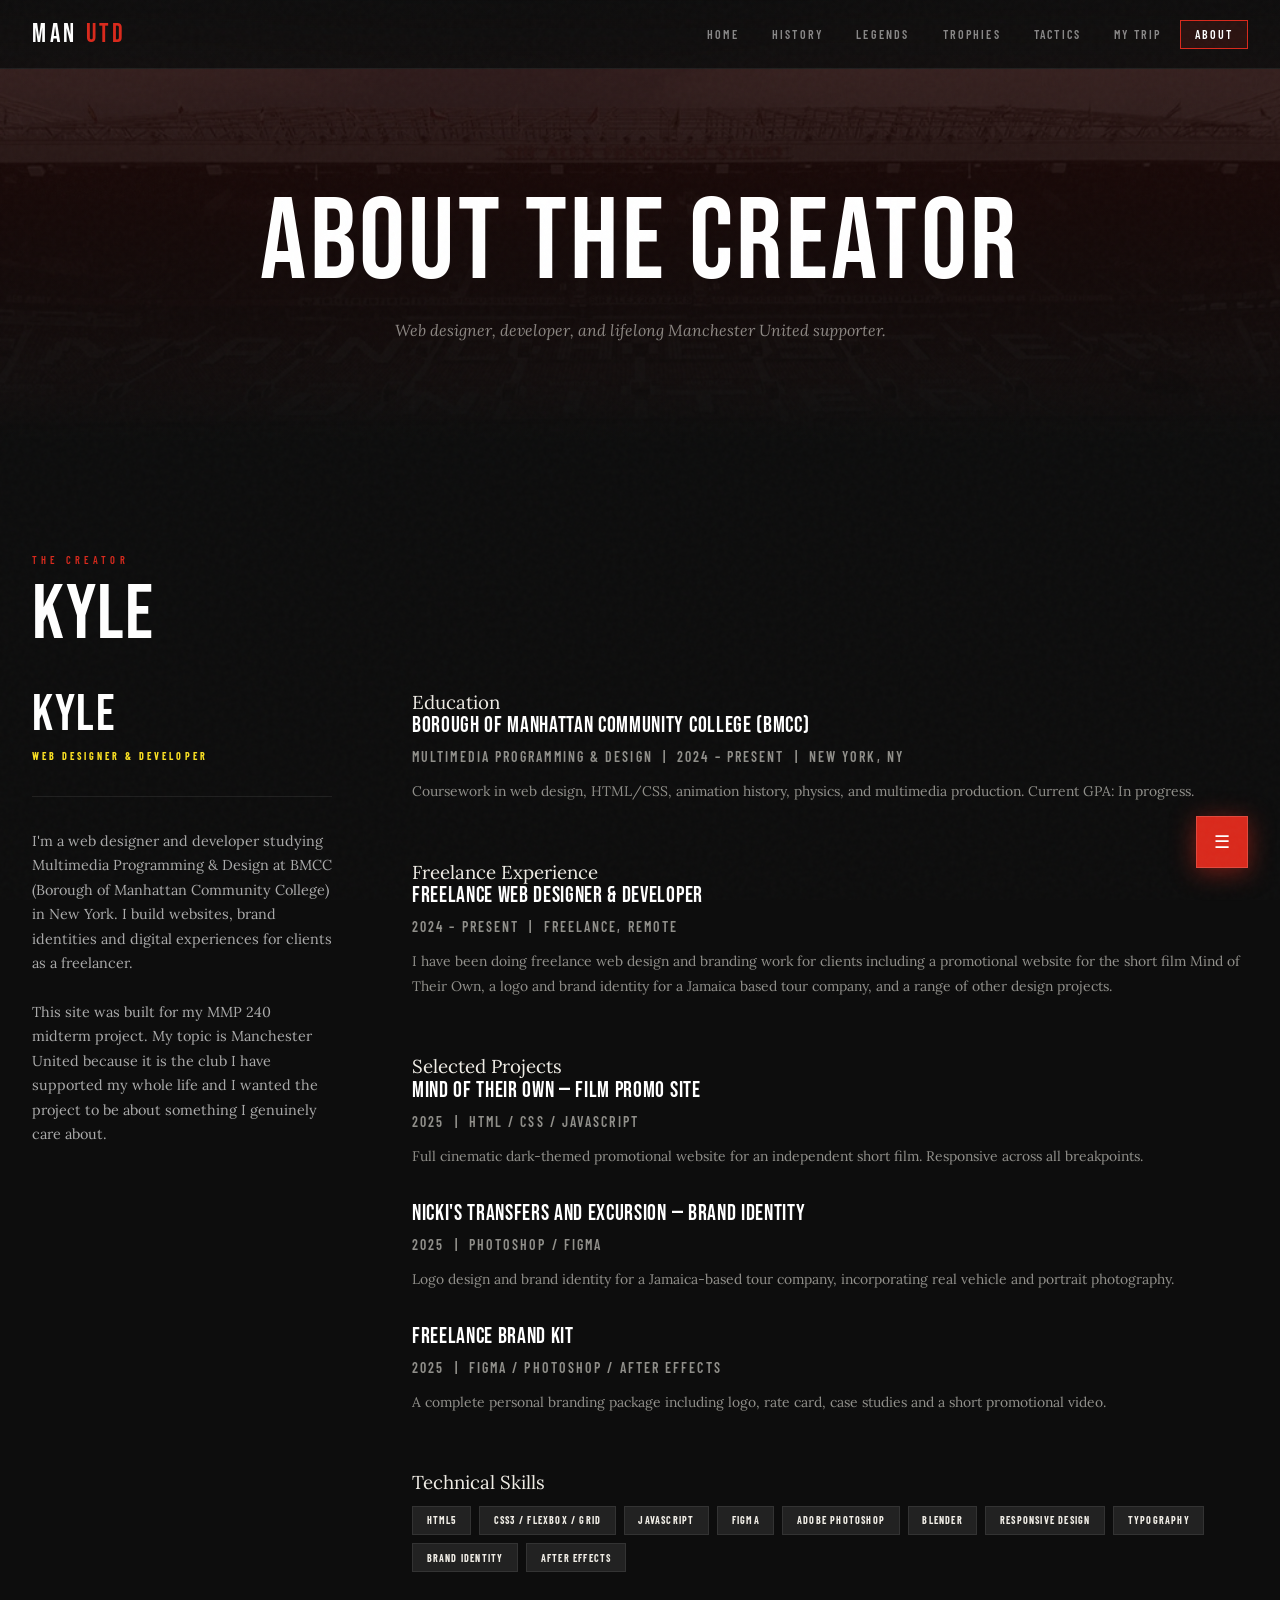
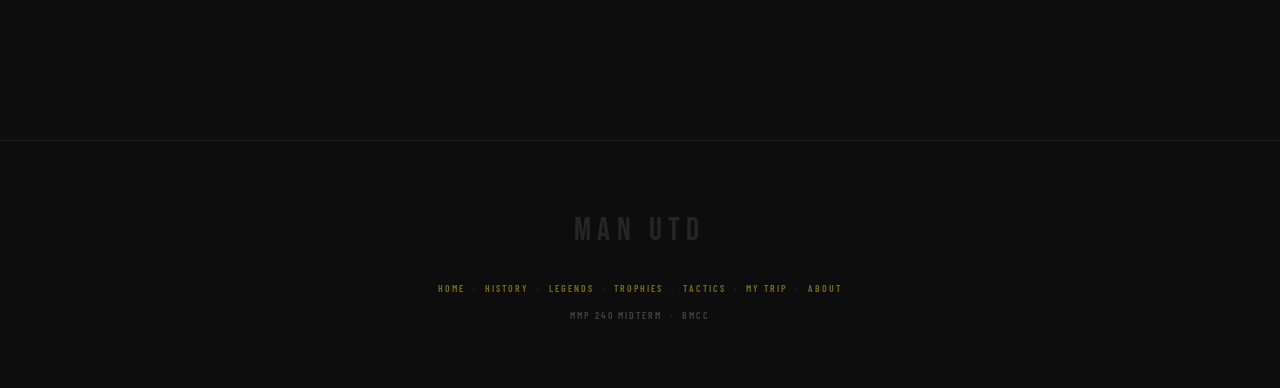
==== about.html @ ea883216 "Add files via upload" ====
<!DOCTYPE html>
<html lang="en">
<head>
  <meta charset="UTF-8" />
  <meta name="viewport" content="width=device-width, initial-scale=1.0" />
  <title>About — Manchester United</title>
  <link rel="preconnect" href="https://fonts.googleapis.com" />
  <link href="https://fonts.googleapis.com/css2?family=Bebas+Neue&family=Barlow+Condensed:ital,wght@0,300;0,600;0,700;1,300&family=Lora:ital@0;1&display=swap" rel="stylesheet" />
  <link rel="stylesheet" href="css/reset.css" />
  <link rel="stylesheet" href="css/styles3.css" />
</head>
<body>

  <header>
    <div class="nav-inner">
      <a href="manutd.html" class="nav-logo">MAN <span>UTD</span></a>
      <nav aria-label="Main navigation">
        <ul>
          <li><a href="manutd.html">Home</a></li>
          <li><a href="history.html">History</a></li>
          <li><a href="legends.html">Legends</a></li>
          <li><a href="trophies.html">Trophies</a></li>
          <li><a href="tactics.html">Tactics</a></li>
          <li><a href="trip.html">My Trip</a></li><li><a href="about.html">About</a></li>
        </ul>
      </nav>
      <button class="hamburger" aria-label="Toggle navigation" aria-expanded="false">
        <span></span><span></span><span></span>
      </button>
    </div>
  </header>

  <main>
    <div class="page-hero">
      <div class="page-hero-bg"></div>
      <div class="page-hero-overlay"></div>
      <div class="page-hero-content">
        <h1>About the Creator</h1>
        <p>Web designer, developer, and lifelong Manchester United supporter.</p>
      </div>
    </div>

    <section aria-labelledby="about-heading">
      <p class="section-eyebrow">The Creator</p>
      <h2 class="section-title" id="about-heading">Kyle</h2>

      <div class="resume-layout">

        <!-- Sidebar -->
        <aside aria-label="About me">
          <h2 class="resume-name">Kyle</h2>
          <p class="resume-title">Web Designer &amp; Developer</p>
          <p style="font-size: 0.9rem; color: #aaa; line-height: 1.7; margin-bottom: 1.5rem;">
            I'm a web designer and developer studying Multimedia Programming & Design at BMCC (Borough of Manhattan Community College)
            in New York. I build websites, brand identities and digital experiences for clients as a freelancer.
          </p>
          <p style="font-size: 0.9rem; color: #aaa; line-height: 1.7;">
            This site was built for my MMP 240 midterm project. My topic is Manchester United because it is the club I have supported my whole life and I wanted the project to be about something I genuinely care about.
          </p>
        </aside>

        <!-- Resume -->
        <div>

          <div class="resume-section">
            <h3>Education</h3>
            <div class="resume-entry">
              <h4>Borough of Manhattan Community College (BMCC)</h4>
              <p class="resume-meta">Multimedia Programming & Design &nbsp;|&nbsp; 2024 – Present &nbsp;|&nbsp; New York, NY</p>
              <p>Coursework in web design, HTML/CSS, animation history, physics, and multimedia production. Current GPA: In progress.</p>
            </div>
          </div>

          <div class="resume-section">
            <h3>Freelance Experience</h3>
            <div class="resume-entry">
              <h4>Freelance Web Designer & Developer</h4>
              <p class="resume-meta">2024 – Present &nbsp;|&nbsp; Freelance, Remote</p>
              <p>
                I have been doing freelance web design and branding work for clients including a promotional website for the short film Mind of Their Own, a logo and brand identity for a Jamaica based tour company, and a range of other design projects.
              </p>
            </div>
          </div>

          <div class="resume-section">
            <h3>Selected Projects</h3>
            <div class="resume-entry">
              <h4>Mind of Their Own — Film Promo Site</h4>
              <p class="resume-meta">2025 &nbsp;|&nbsp; HTML / CSS / JavaScript</p>
              <p>Full cinematic dark-themed promotional website for an independent short film. Responsive across all breakpoints.</p>
            </div>
            <div class="resume-entry">
              <h4>Nicki's Transfers and Excursion — Brand Identity</h4>
              <p class="resume-meta">2025 &nbsp;|&nbsp; Photoshop / Figma</p>
              <p>Logo design and brand identity for a Jamaica-based tour company, incorporating real vehicle and portrait photography.</p>
            </div>
            <div class="resume-entry">
              <h4>Freelance Brand Kit</h4>
              <p class="resume-meta">2025 &nbsp;|&nbsp; Figma / Photoshop / After Effects</p>
              <p>A complete personal branding package including logo, rate card, case studies and a short promotional video.</p>
            </div>
          </div>

          <div class="resume-section">
            <h3>Technical Skills</h3>
            <div class="skills-list">
              <span class="skill-tag">HTML5</span>
              <span class="skill-tag">CSS3 / Flexbox / Grid</span>
              <span class="skill-tag">JavaScript</span>
              <span class="skill-tag">Figma</span>
              <span class="skill-tag">Adobe Photoshop</span>
              <span class="skill-tag">Blender</span>
              <span class="skill-tag">Responsive Design</span>
              <span class="skill-tag">Typography</span>
              <span class="skill-tag">Brand Identity</span>
              <span class="skill-tag">After Effects</span>
            </div>
          </div>

        </div>
      </div>
    </section>
  </main>

  <footer>
    <div class="footer-logo">MAN UTD</div>
    <p>
      <a href="manutd.html">Home</a> &nbsp;&middot;&nbsp;
      <a href="history.html">History</a> &nbsp;&middot;&nbsp;
      <a href="legends.html">Legends</a> &nbsp;&middot;&nbsp;
      <a href="trophies.html">Trophies</a> &nbsp;&middot;&nbsp;
      <a href="tactics.html">Tactics</a> &nbsp;&middot;&nbsp;
      <a href="trip.html">My Trip</a> &nbsp;&middot;&nbsp;
      <a href="about.html">About</a>
    </p>
    <p style="margin-top:0.75rem;">MMP 240 Midterm &nbsp;&middot;&nbsp; BMCC</p>
  </footer>


</html>
  <!-- ASSIGNMENTS WIDGET -->
  <div class="assignments-widget" role="navigation" aria-label="Assignments">
    <div class="assignments-panel" id="assignments-panel">
      <h3>Assignments List</h3>
      <ol>
        <li><a href="../index.html">Introduction</a></li>
        <li><a href="../recipe.html">Recipes</a></li>
        <li><a href="../resume.html">Resume</a></li>
        <li><a href="../layout.html">Layout</a></li>
      </ol>
    </div>
    <button class="assignments-toggle" aria-label="Toggle assignments" aria-expanded="false">☰</button>
  </div>

  <script src="js/nav.js"></script>
</body>
</html>
---- css/styles3.css ----
/* ==============================================
   MANCHESTER UNITED — MMP 240 MIDTERM
   styles.css · Kyonic Designs
   ============================================== */

@import url('https://fonts.googleapis.com/css2?family=Bebas+Neue&family=Barlow+Condensed:ital,wght@0,300;0,600;0,700;1,300&family=Lora:ital@0;1&display=swap');

/* ==============================================
   CUSTOM PROPERTIES
   ============================================== */
:root {
  --red:        #DA291C;
  --red-dark:   #8B0000;
  --red-deep:   #3a0a07;
  --black:      #0d0d0d;
  --charcoal:   #1a1a1a;
  --panel:      #222222;
  --gold:       #FBE122;
  --gold-muted: #c9b434;
  --white:      #FFFFFF;
  --cream:      #F0EDE6;
  --line:       rgba(255,255,255,0.08);
  --f-display:  'Bebas Neue', sans-serif;
  --f-sub:      'Barlow Condensed', sans-serif;
  --f-body:     'Lora', serif;
}

/* ==============================================
   BASE RESET
   ============================================== */
*, *::before, *::after { box-sizing: border-box; margin: 0; padding: 0; }
html { font-size: 16px; scroll-behavior: smooth; scrollbar-color: var(--red) var(--black); scrollbar-width: thin; }
body { font-family: var(--f-body); background-color: var(--black); color: var(--cream); overflow-x: hidden; }
img { max-width: 100%; display: block; }
ul, ol { list-style: none; }
a { text-decoration: none; color: inherit; }
button { cursor: pointer; border: none; background: none; font: inherit; }

/* Grain overlay */
body::before {
  content: '';
  position: fixed; inset: 0; z-index: 9999; pointer-events: none;
  background-image: url("data:image/svg+xml,%3Csvg viewBox='0 0 200 200' xmlns='http://www.w3.org/2000/svg'%3E%3Cfilter id='n'%3E%3CfeTurbulence type='fractalNoise' baseFrequency='0.85' numOctaves='4' stitchTiles='stitch'/%3E%3C/filter%3E%3Crect width='100%25' height='100%25' filter='url(%23n)'/%3E%3C/svg%3E");
  opacity: 0.025;
}

/* ==============================================
   NAVIGATION
   ============================================== */
header {
  position: fixed; top: 0; left: 0; right: 0; z-index: 1000;
  background: linear-gradient(180deg, rgba(13,13,13,0.97) 0%, rgba(13,13,13,0.88) 100%);
  backdrop-filter: blur(14px);
  border-bottom: 1px solid var(--line);
}
.nav-inner {
  max-width: 1300px; margin: 0 auto; padding: 0 2rem;
  height: 68px; display: flex; align-items: center; justify-content: space-between;
}
.nav-logo {
  font-family: var(--f-display); font-size: 1.65rem; letter-spacing: 0.14em; color: var(--white);
}
.nav-logo span { color: var(--red); }
nav ul { display: flex; gap: 0.25rem; align-items: center; }
nav ul li a {
  font-family: var(--f-sub); font-size: 0.75rem; font-weight: 600; letter-spacing: 0.18em;
  text-transform: uppercase; color: rgba(255,255,255,0.5); padding: 0.4rem 0.85rem;
  border: 1px solid transparent; transition: color 0.25s, border-color 0.25s, background 0.25s;
}
nav ul li a:hover { color: var(--gold); border-color: rgba(251,225,34,0.25); background: rgba(251,225,34,0.04); }
nav ul li a.active { color: var(--white); border-color: var(--red); background: rgba(218,41,28,0.12); }
.hamburger { display: none; flex-direction: column; gap: 5px; padding: 0.5rem; }
.hamburger span { display: block; width: 24px; height: 1.5px; background: var(--white); transition: all 0.3s; }

/* ==============================================
   HERO — STADIUM BACKGROUND
   ============================================== */
.hero {
  position: relative; min-height: 100vh;
  display: flex; align-items: center; justify-content: center;
  text-align: center; overflow: hidden; padding: 6rem 2rem 5rem;
}
.hero-bg {
  position: absolute; inset: 0;
  background-image: url('../images/stadium.jpg');
  background-size: cover; background-position: center 30%;
  animation: heroZoom 20s ease-out forwards;
}
@keyframes heroZoom { from { transform: scale(1.05); } to { transform: scale(1.0); } }
.hero-overlay {
  position: absolute; inset: 0;
  background: linear-gradient(180deg, rgba(13,13,13,0.25) 0%, rgba(58,10,7,0.6) 45%, rgba(13,13,13,0.95) 100%);
}
.hero-content {
  position: relative; z-index: 2; max-width: 900px;
  animation: fadeUp 1.2s cubic-bezier(0.16,1,0.3,1) both;
}
@keyframes fadeUp { from { opacity: 0; transform: translateY(36px); } to { opacity: 1; transform: translateY(0); } }
.hero-eyebrow {
  font-family: var(--f-sub); font-size: 0.7rem; font-weight: 600;
  letter-spacing: 0.45em; text-transform: uppercase; color: var(--gold);
  margin-bottom: 1.5rem; animation: fadeUp 1.2s 0.2s cubic-bezier(0.16,1,0.3,1) both;
}
.hero h1 {
  font-family: var(--f-display); font-size: clamp(4.5rem, 13vw, 10.5rem);
  line-height: 0.87; color: var(--white); letter-spacing: 0.02em; margin-bottom: 1.75rem;
  animation: fadeUp 1.2s 0.3s cubic-bezier(0.16,1,0.3,1) both;
}
.hero h1 .red-line { display: block; color: var(--red); }
.hero h1 .ghost-line {
  display: block; color: transparent; font-size: 83%;
  -webkit-text-stroke: 1.5px rgba(255,255,255,0.3);
}
.hero-sub {
  font-family: var(--f-body); font-style: italic; font-size: 1.05rem;
  color: rgba(255,255,255,0.65); max-width: 500px; margin: 0 auto 2.5rem; line-height: 1.75;
  animation: fadeUp 1.2s 0.45s cubic-bezier(0.16,1,0.3,1) both;
}
.btn-primary {
  display: inline-flex; align-items: center; gap: 0.75rem;
  font-family: var(--f-sub); font-size: 0.78rem; font-weight: 700; letter-spacing: 0.25em;
  text-transform: uppercase; color: var(--white); background: var(--red);
  padding: 1rem 2.5rem; border: 1px solid var(--red);
  position: relative; overflow: hidden; transition: color 0.3s;
  animation: fadeUp 1.2s 0.6s cubic-bezier(0.16,1,0.3,1) both;
}
.btn-primary::before {
  content: ''; position: absolute; inset: 0; background: var(--gold);
  transform: scaleX(0); transform-origin: left; transition: transform 0.4s cubic-bezier(0.16,1,0.3,1);
}
.btn-primary:hover::before { transform: scaleX(1); }
.btn-primary:hover { color: var(--black); }
.btn-label, .btn-arrow { position: relative; z-index: 1; }
.btn-arrow { font-size: 1rem; transition: transform 0.3s; }
.btn-primary:hover .btn-arrow { transform: translateX(5px); }

/* Scroll cue */
.scroll-hint {
  position: absolute; bottom: 2.5rem; left: 50%; transform: translateX(-50%); z-index: 2;
  display: flex; flex-direction: column; align-items: center; gap: 0.5rem;
  animation: pulse 2.5s ease-in-out infinite;
}
@keyframes pulse { 0%,100%{transform:translateX(-50%) translateY(0)} 50%{transform:translateX(-50%) translateY(7px)} }
.scroll-hint span { font-family: var(--f-sub); font-size: 0.6rem; letter-spacing: 0.3em; color: rgba(255,255,255,0.25); text-transform: uppercase; }
.scroll-hint-line { width: 1px; height: 38px; background: linear-gradient(180deg, var(--red), transparent); }

/* ==============================================
   STAT BAR
   ============================================== */
.stat-bar {
  background: var(--red); padding: 1.25rem 2rem;
  display: flex; justify-content: center;
}
.stat-item {
  flex: 1; max-width: 200px; text-align: center;
  border-right: 1px solid rgba(255,255,255,0.2); padding: 0 2rem;
}
.stat-item:last-child { border-right: none; }
.stat-number { font-family: var(--f-display); font-size: 2.4rem; color: var(--white); line-height: 1; }
.stat-label { font-family: var(--f-sub); font-size: 0.62rem; font-weight: 600; letter-spacing: 0.2em; text-transform: uppercase; color: rgba(255,255,255,0.6); margin-top: 0.2rem; }

/* ==============================================
   LAYOUT HELPERS
   ============================================== */
section { padding: 7rem 2rem; max-width: 1300px; margin: 0 auto; }
.full-bleed { max-width: 100%; }
.section-eyebrow { font-family: var(--f-sub); font-size: 0.65rem; font-weight: 600; letter-spacing: 0.4em; text-transform: uppercase; color: var(--red); margin-bottom: 0.75rem; }
.section-title { font-family: var(--f-display); font-size: clamp(2.8rem, 6vw, 5rem); line-height: 0.92; color: var(--white); margin-bottom: 2.5rem; letter-spacing: 0.02em; }
.section-title em { font-style: normal; color: var(--gold); }
.section-title .outline { -webkit-text-stroke: 1.5px rgba(255,255,255,0.28); color: transparent; }

/* ==============================================
   INTRO SPLIT
   ============================================== */
.intro-split { display: grid; grid-template-columns: 1fr 1.15fr; gap: 6rem; align-items: center; }
.intro-body p { font-size: 0.97rem; line-height: 1.9; color: rgba(240,237,230,0.68); margin-bottom: 1.2rem; }
.intro-body p:first-of-type { font-size: 1.12rem; color: var(--cream); font-style: italic; }
.intro-image-wrap { position: relative; }
.intro-image-wrap img { width: 100%; object-fit: cover; aspect-ratio: 4/3; filter: saturate(0.85) contrast(1.08); }
.intro-image-wrap::before { content: ''; position: absolute; inset: -10px; border: 1px solid var(--red); z-index: -1; opacity: 0.4; }
.intro-image-wrap::after { content: ''; position: absolute; bottom: 0; left: 0; right: 0; height: 45%; background: linear-gradient(0deg, var(--black), transparent); }
.image-caption { font-family: var(--f-sub); font-size: 0.62rem; font-weight: 300; letter-spacing: 0.2em; text-transform: uppercase; color: rgba(255,255,255,0.25); margin-top: 0.75rem; }

/* ==============================================
   BADGE SECTION
   ============================================== */
.badge-section {
  background: var(--charcoal); border-top: 1px solid var(--line); border-bottom: 1px solid var(--line);
  padding: 7rem 2rem; text-align: center; max-width: 100%; position: relative; overflow: hidden;
}
.badge-section::before {
  content: ''; position: absolute; inset: 0;
  background: radial-gradient(ellipse 60% 80% at 50% 50%, rgba(218,41,28,0.13), transparent 70%);
  pointer-events: none;
}
.badge-img-wrap { position: relative; display: inline-block; margin-bottom: 2.5rem; }
.badge-img-wrap img {
  width: clamp(180px, 22vw, 270px); height: clamp(180px, 22vw, 270px);
  object-fit: cover; border-radius: 50%;
  box-shadow: 0 0 0 2px var(--red), 0 0 60px rgba(218,41,28,0.5), 0 0 120px rgba(218,41,28,0.2);
  animation: badgeGlow 4s ease-in-out infinite;
}
@keyframes badgeGlow {
  0%,100% { box-shadow: 0 0 0 2px var(--red), 0 0 55px rgba(218,41,28,0.45), 0 0 110px rgba(218,41,28,0.18); }
  50%      { box-shadow: 0 0 0 2px var(--red), 0 0 80px rgba(218,41,28,0.65), 0 0 160px rgba(218,41,28,0.32); }
}
.badge-section h2 { font-family: var(--f-display); font-size: clamp(2rem, 5vw, 4rem); color: var(--white); letter-spacing: 0.05em; margin-bottom: 1rem; }
.badge-section p { font-family: var(--f-body); font-style: italic; font-size: 1rem; color: rgba(240,237,230,0.55); max-width: 460px; margin: 0 auto; line-height: 1.78; }

/* ==============================================
   NAV CARDS
   ============================================== */
.cards-grid {
  display: grid; grid-template-columns: repeat(4, 1fr);
  gap: 1px; background: var(--line); border: 1px solid var(--line); margin-top: 3rem;
}
.card { background: var(--charcoal); padding: 2.5rem 2rem; position: relative; overflow: hidden; transition: background 0.3s; }
.card::before {
  content: ''; position: absolute; top: 0; left: 0; right: 0; height: 3px;
  background: linear-gradient(90deg, var(--red), var(--gold));
  transform: scaleX(0); transform-origin: left; transition: transform 0.45s cubic-bezier(0.16,1,0.3,1);
}
.card:hover { background: #1e1e1e; }
.card:hover::before { transform: scaleX(1); }
.card-num { font-family: var(--f-display); font-size: 5rem; color: rgba(255,255,255,0.04); line-height: 1; margin-bottom: 0.75rem; transition: color 0.35s; }
.card:hover .card-num { color: rgba(218,41,28,0.1); }
.card h3 { font-family: var(--f-display); font-size: 1.65rem; color: var(--white); letter-spacing: 0.04em; margin-bottom: 0.75rem; }
.card p { font-size: 0.84rem; color: rgba(240,237,230,0.45); line-height: 1.72; margin-bottom: 1.75rem; }
.card-link { font-family: var(--f-sub); font-size: 0.68rem; font-weight: 700; letter-spacing: 0.25em; text-transform: uppercase; color: var(--gold); display: inline-flex; align-items: center; gap: 0.5rem; transition: gap 0.3s; }
.card:hover .card-link { gap: 0.9rem; }

/* ==============================================
   QUOTE STRIP
   ============================================== */
.quote-strip {
  position: relative; padding: 7rem 2rem; text-align: center;
  overflow: hidden; background: var(--black); max-width: 100%;
}
.quote-bg {
  position: absolute; inset: 0;
  background-image: url('../images/stadium.jpg');
  background-size: cover; background-position: center 70%;
  filter: brightness(0.1) saturate(0.2);
}
.quote-strip blockquote { position: relative; max-width: 760px; margin: 0 auto; }
.quote-strip blockquote::before {
  content: '\201C'; font-family: var(--f-display); font-size: 9rem; color: var(--red);
  opacity: 0.35; line-height: 0; position: absolute; top: 1.5rem; left: -1.5rem;
}
.quote-strip blockquote p { font-family: var(--f-body); font-style: italic; font-size: clamp(1.3rem, 3vw, 2.1rem); color: var(--cream); line-height: 1.55; margin-bottom: 2rem; }
.quote-strip cite { font-family: var(--f-sub); font-size: 0.7rem; font-weight: 700; letter-spacing: 0.35em; text-transform: uppercase; color: var(--gold); }

/* ==============================================
   TEAM SECTION
   ============================================== */
.team-section { background: var(--charcoal); border-top: 1px solid var(--line); max-width: 100%; }
.team-inner { display: grid; grid-template-columns: 1fr 1fr; }
.team-image-side { position: relative; overflow: hidden; min-height: 520px; }
.team-image-side img { width: 100%; height: 100%; object-fit: cover; object-position: center top; filter: saturate(0.82); transition: transform 0.9s cubic-bezier(0.16,1,0.3,1); }
.team-image-side:hover img { transform: scale(1.04); }
.team-image-side::after { content: ''; position: absolute; inset: 0; background: linear-gradient(90deg, transparent 55%, var(--charcoal)); }
.team-text-side { padding: 5rem 4rem 5rem 3rem; display: flex; flex-direction: column; justify-content: center; }
.team-text-side p { font-size: 0.93rem; line-height: 1.88; color: rgba(240,237,230,0.62); margin-bottom: 1rem; }

/* ==============================================
   PAGE HERO
   ============================================== */
.page-hero { position: relative; padding: 12rem 2rem 6rem; text-align: center; overflow: hidden; }
.page-hero-bg {
  position: absolute; inset: 0;
  background-image: url('../images/stadium.jpg');
  background-size: cover; background-position: center 20%;
  filter: brightness(0.15) saturate(0.35);
}
.page-hero-overlay { position: absolute; inset: 0; background: linear-gradient(180deg, rgba(218,41,28,0.14) 0%, rgba(13,13,13,0.95) 100%); }
.page-hero-content { position: relative; z-index: 2; }
.page-hero h1 { font-family: var(--f-display); font-size: clamp(3.5rem, 9vw, 8rem); color: var(--white); letter-spacing: 0.03em; line-height: 0.9; margin-bottom: 1.25rem; }
.page-hero h1 span { color: var(--red); }
.page-hero p { font-family: var(--f-body); font-style: italic; font-size: 1rem; color: rgba(240,237,230,0.55); max-width: 540px; margin: 0 auto; line-height: 1.75; }

/* ==============================================
   HISTORY TIMELINE
   ============================================== */
.timeline-wrap { position: relative; padding-left: 3rem; }
.timeline-wrap::before { content: ''; position: absolute; left: 0; top: 0.6rem; bottom: 0; width: 1px; background: linear-gradient(180deg, var(--red), transparent); }
.timeline-item { position: relative; margin-bottom: 5rem; }
.timeline-item::before { content: ''; position: absolute; left: -3rem; top: 0.55rem; width: 8px; height: 8px; background: var(--gold); border-radius: 50%; box-shadow: 0 0 14px rgba(251,225,34,0.55); }
.timeline-item .era { font-family: var(--f-sub); font-size: 0.62rem; font-weight: 700; letter-spacing: 0.3em; color: var(--gold); text-transform: uppercase; margin-bottom: 0.5rem; }
.timeline-item h3 { font-family: var(--f-display); font-size: clamp(1.8rem, 3.5vw, 2.8rem); color: var(--white); letter-spacing: 0.02em; margin-bottom: 1rem; }
.timeline-item p { font-size: 0.95rem; color: rgba(240,237,230,0.65); line-height: 1.88; max-width: 660px; }

/* ==============================================
   LEGEND CARDS
   ============================================== */
.legends-grid { display: grid; grid-template-columns: repeat(auto-fit, minmax(280px, 1fr)); gap: 1px; background: var(--line); border: 1px solid var(--line); margin-top: 3rem; }
.legend-card { background: var(--charcoal); padding: 2.5rem 2rem; position: relative; overflow: hidden; transition: background 0.3s; }
.legend-card::after { content: ''; position: absolute; bottom: 0; left: 0; right: 0; height: 2px; background: linear-gradient(90deg, var(--red), var(--gold)); transform: scaleX(0); transform-origin: left; transition: transform 0.45s cubic-bezier(0.16,1,0.3,1); }
.legend-card:hover { background: #1e1e1e; }
.legend-card:hover::after { transform: scaleX(1); }
.legend-position { font-family: var(--f-sub); font-size: 0.62rem; font-weight: 700; letter-spacing: 0.3em; color: var(--red); text-transform: uppercase; margin-bottom: 0.5rem; }
.legend-card h3 { font-family: var(--f-display); font-size: 2rem; color: var(--white); letter-spacing: 0.02em; margin-bottom: 0.3rem; }
.legend-years { font-family: var(--f-sub); font-size: 0.7rem; font-weight: 300; letter-spacing: 0.15em; color: var(--gold-muted); margin-bottom: 1.25rem; }
.legend-card p { font-size: 0.87rem; color: rgba(240,237,230,0.58); line-height: 1.82; }

/* ==============================================
   TROPHIES
   ============================================== */
.trophies-grid { display: grid; grid-template-columns: repeat(4, 1fr); gap: 1px; background: var(--line); border: 1px solid var(--line); margin-top: 3rem; }
.trophy-card { background: var(--charcoal); padding: 2.5rem 1.75rem; text-align: center; transition: background 0.3s; }
.trophy-card:hover { background: #1e1e1e; }
.trophy-icon { font-size: 2rem; margin-bottom: 1rem; display: block; }
.trophy-card h3 { font-family: var(--f-sub); font-size: 0.68rem; font-weight: 700; letter-spacing: 0.2em; color: var(--gold); text-transform: uppercase; margin-bottom: 0.75rem; }
.trophy-count { font-family: var(--f-display); font-size: 4.5rem; color: var(--white); line-height: 1; margin-bottom: 0.75rem; }
.trophy-card p { font-size: 0.78rem; color: rgba(240,237,230,0.42); line-height: 1.6; }

/* Treble spotlight */
.treble-block {
  background: linear-gradient(135deg, var(--red-deep) 0%, var(--charcoal) 100%);
  border: 1px solid rgba(218,41,28,0.3); padding: 4rem; margin-top: 4rem; position: relative; overflow: hidden;
}
.treble-block::before { content: '1999'; position: absolute; right: -0.5rem; bottom: -2.5rem; font-family: var(--f-display); font-size: 13rem; color: rgba(255,255,255,0.03); pointer-events: none; line-height: 1; }
.treble-block h3 { font-family: var(--f-display); font-size: clamp(2rem, 4vw, 3.5rem); color: var(--white); margin-bottom: 1.25rem; letter-spacing: 0.03em; }
.treble-block p { font-size: 0.95rem; color: rgba(240,237,230,0.68); line-height: 1.88; max-width: 700px; }

/* ==============================================
   TACTICS
   ============================================== */
.tactics-block { margin-bottom: 5rem; position: relative; padding-left: 2rem; }
.tactics-block::before { content: ''; position: absolute; left: 0; top: 0.35rem; width: 3px; height: 100%; background: linear-gradient(180deg, var(--red), transparent); }
.era-tag { font-family: var(--f-sub); font-size: 0.62rem; font-weight: 700; letter-spacing: 0.3em; color: var(--gold); text-transform: uppercase; margin-bottom: 0.5rem; }
.formation-badge { display: inline-block; font-family: var(--f-display); font-size: 1.6rem; letter-spacing: 0.08em; color: var(--white); background: var(--red); padding: 0.28rem 1rem; margin-bottom: 0.75rem; line-height: 1.3; }
.tactics-block h3 { font-family: var(--f-display); font-size: clamp(1.8rem, 3.5vw, 2.5rem); color: var(--white); margin-bottom: 1rem; letter-spacing: 0.03em; }
.tactics-block p { font-size: 0.95rem; color: rgba(240,237,230,0.65); line-height: 1.88; max-width: 680px; }

/* ==============================================
   ABOUT / RESUME
   ============================================== */
.resume-layout { display: grid; grid-template-columns: 300px 1fr; gap: 5rem; align-items: start; }
.resume-sidebar { position: sticky; top: 100px; }
.resume-name { font-family: var(--f-display); font-size: 3.2rem; color: var(--white); letter-spacing: 0.03em; line-height: 0.95; margin-bottom: 0.5rem; }
.resume-title { font-family: var(--f-sub); font-size: 0.63rem; font-weight: 700; letter-spacing: 0.3em; color: var(--gold); text-transform: uppercase; margin-bottom: 2rem; padding-bottom: 2rem; border-bottom: 1px solid var(--line); }
.resume-sidebar p { font-size: 0.87rem; color: rgba(240,237,230,0.5); line-height: 1.82; }
.resume-section { margin-bottom: 3.5rem; }
.resume-section-label { font-family: var(--f-sub); font-size: 0.6rem; font-weight: 700; letter-spacing: 0.38em; text-transform: uppercase; color: var(--red); padding-bottom: 0.75rem; border-bottom: 1px solid var(--line); margin-bottom: 2rem; }
.resume-entry { margin-bottom: 2rem; }
.resume-entry h4 { font-family: var(--f-display); font-size: 1.4rem; color: var(--white); letter-spacing: 0.03em; margin-bottom: 0.25rem; }
.resume-meta { font-family: var(--f-sub); font-size: 0.68rem; font-weight: 600; letter-spacing: 0.15em; color: var(--gold-muted); text-transform: uppercase; margin-bottom: 0.6rem; }
.resume-entry p { font-size: 0.87rem; color: rgba(240,237,230,0.58); line-height: 1.82; }
.skills-list { display: flex; flex-wrap: wrap; gap: 0.5rem; margin-top: 0.75rem; }
.skill-tag { font-family: var(--f-sub); font-size: 0.63rem; font-weight: 700; letter-spacing: 0.12em; text-transform: uppercase; color: var(--cream); background: var(--panel); border: 1px solid var(--line); padding: 0.35rem 0.85rem; transition: border-color 0.2s, color 0.2s; }
.skill-tag:hover { border-color: var(--red); color: var(--white); }

/* ==============================================
   SCROLL REVEAL
   ============================================== */
.reveal { opacity: 0; transform: translateY(28px); transition: opacity 0.8s cubic-bezier(0.16,1,0.3,1), transform 0.8s cubic-bezier(0.16,1,0.3,1); }
.reveal.visible { opacity: 1; transform: translateY(0); }
.reveal-delay-1 { transition-delay: 0.1s; }
.reveal-delay-2 { transition-delay: 0.2s; }
.reveal-delay-3 { transition-delay: 0.3s; }
.reveal-delay-4 { transition-delay: 0.45s; }

/* ==============================================
   FOOTER
   ============================================== */
footer { background: var(--black); border-top: 1px solid var(--line); padding: 4rem 2rem; text-align: center; }
.footer-logo { font-family: var(--f-display); font-size: 2rem; color: rgba(255,255,255,0.1); letter-spacing: 0.2em; margin-bottom: 1.5rem; }
footer p { font-family: var(--f-sub); font-size: 0.62rem; font-weight: 600; letter-spacing: 0.2em; color: rgba(255,255,255,0.22); text-transform: uppercase; }
footer a { color: rgba(251,225,34,0.45); transition: color 0.2s; }
footer a:hover { color: var(--gold); }

/* ==============================================
   RESPONSIVE
   ============================================== */
@media (max-width: 1024px) {
  .intro-split { grid-template-columns: 1fr; gap: 3rem; }
  .cards-grid { grid-template-columns: repeat(2, 1fr); }
  .trophies-grid { grid-template-columns: repeat(2, 1fr); }
  .team-inner { grid-template-columns: 1fr; }
  .team-image-side { min-height: 380px; }
  .team-image-side::after { background: linear-gradient(0deg, var(--charcoal), transparent); }
  .team-text-side { padding: 3rem 2rem; }
  .resume-layout { grid-template-columns: 1fr; gap: 3rem; }
  .resume-sidebar { position: static; }
  .stat-bar { flex-wrap: wrap; }
  .stat-item { border-right: none; border-bottom: 1px solid rgba(255,255,255,0.18); min-width: 130px; }
  .stat-item:last-child { border-bottom: none; }
}
@media (max-width: 768px) {
  nav ul { display: none; flex-direction: column; position: fixed; top: 68px; left: 0; right: 0; background: rgba(13,13,13,0.97); backdrop-filter: blur(14px); border-bottom: 1px solid var(--line); padding: 1.5rem 2rem 2.5rem; gap: 0.5rem; }
  nav ul.open { display: flex; }
  .hamburger { display: flex; }
  .cards-grid { grid-template-columns: 1fr; }
  section { padding: 5rem 1.25rem; }
  .treble-block { padding: 2.5rem 2rem; }
  .timeline-wrap { padding-left: 2rem; }
}
@media (max-width: 480px) {
  .trophies-grid { grid-template-columns: 1fr; }
}

/* ==============================================
   ASSIGNMENTS NAV WIDGET
   ============================================== */
.assignments-widget {
  position: fixed;
  bottom: 2rem;
  right: 2rem;
  z-index: 2000;
}
.assignments-toggle {
  width: 52px; height: 52px;
  background: var(--red);
  border: 1px solid rgba(255,255,255,0.15);
  color: var(--white);
  font-size: 1.1rem;
  display: flex; align-items: center; justify-content: center;
  cursor: pointer;
  box-shadow: 0 4px 24px rgba(218,41,28,0.5);
  transition: background 0.25s, transform 0.25s;
}
.assignments-toggle:hover { background: var(--red-dark); transform: scale(1.08); }
.assignments-panel {
  position: absolute;
  bottom: 64px;
  right: 0;
  width: 240px;
  background: var(--charcoal);
  border: 1px solid var(--line);
  border-top: 3px solid var(--red);
  padding: 1.25rem 1.5rem 1.5rem;
  display: none;
  box-shadow: 0 8px 40px rgba(0,0,0,0.6);
}
.assignments-panel.open { display: block; animation: panelReveal 0.25s cubic-bezier(0.16,1,0.3,1) both; }
@keyframes panelReveal { from { opacity:0; transform: translateY(10px); } to { opacity:1; transform: translateY(0); } }
.assignments-panel h3 {
  font-family: var(--f-sub);
  font-size: 0.62rem; font-weight: 700;
  letter-spacing: 0.3em; text-transform: uppercase;
  color: var(--gold); margin-bottom: 1rem;
}
.assignments-panel ol {
  list-style: decimal; padding-left: 1.25rem;
}
.assignments-panel ol li {
  margin-bottom: 0.55rem;
}
.assignments-panel ol li a {
  font-family: var(--f-sub);
  font-size: 0.82rem; font-weight: 600;
  letter-spacing: 0.05em;
  color: rgba(240,237,230,0.7);
  transition: color 0.2s;
}
.assignments-panel ol li a:hover { color: var(--gold); }

/* ==============================================
   LEGEND CARD WITH IMAGE
   ============================================== */
.legend-card-img {
  width: 100%;
  aspect-ratio: 3/2;
  object-fit: cover;
  object-position: center top;
  filter: saturate(0.75) contrast(1.1);
  margin-bottom: 1.5rem;
  transition: filter 0.4s;
}
.legend-card:hover .legend-card-img { filter: saturate(1) contrast(1.05); }

/* ==============================================
   HISTORY TIMELINE IMAGE
   ============================================== */
.timeline-item-img {
  width: 100%;
  max-width: 480px;
  aspect-ratio: 16/9;
  object-fit: cover;
  margin-top: 1.25rem;
  filter: saturate(0.7) contrast(1.1) sepia(0.15);
  border-left: 3px solid var(--red);
}

/* ==============================================
   TACTICS MANAGER IMAGE
   ============================================== */
.tactics-img-wrap {
  margin-top: 1.5rem;
  position: relative;
  display: inline-block;
  max-width: 560px;
}
.tactics-img-wrap img {
  width: 100%;
  aspect-ratio: 16/9;
  object-fit: cover;
  filter: saturate(0.8);
}
.tactics-img-wrap::before {
  content: '';
  position: absolute;
  inset: -6px;
  border: 1px solid rgba(218,41,28,0.4);
  z-index: -1;
}
.tactics-img-caption {
  font-family: var(--f-sub);
  font-size: 0.6rem; font-weight: 300; letter-spacing: 0.2em;
  text-transform: uppercase; color: rgba(255,255,255,0.25);
  margin-top: 0.6rem;
}
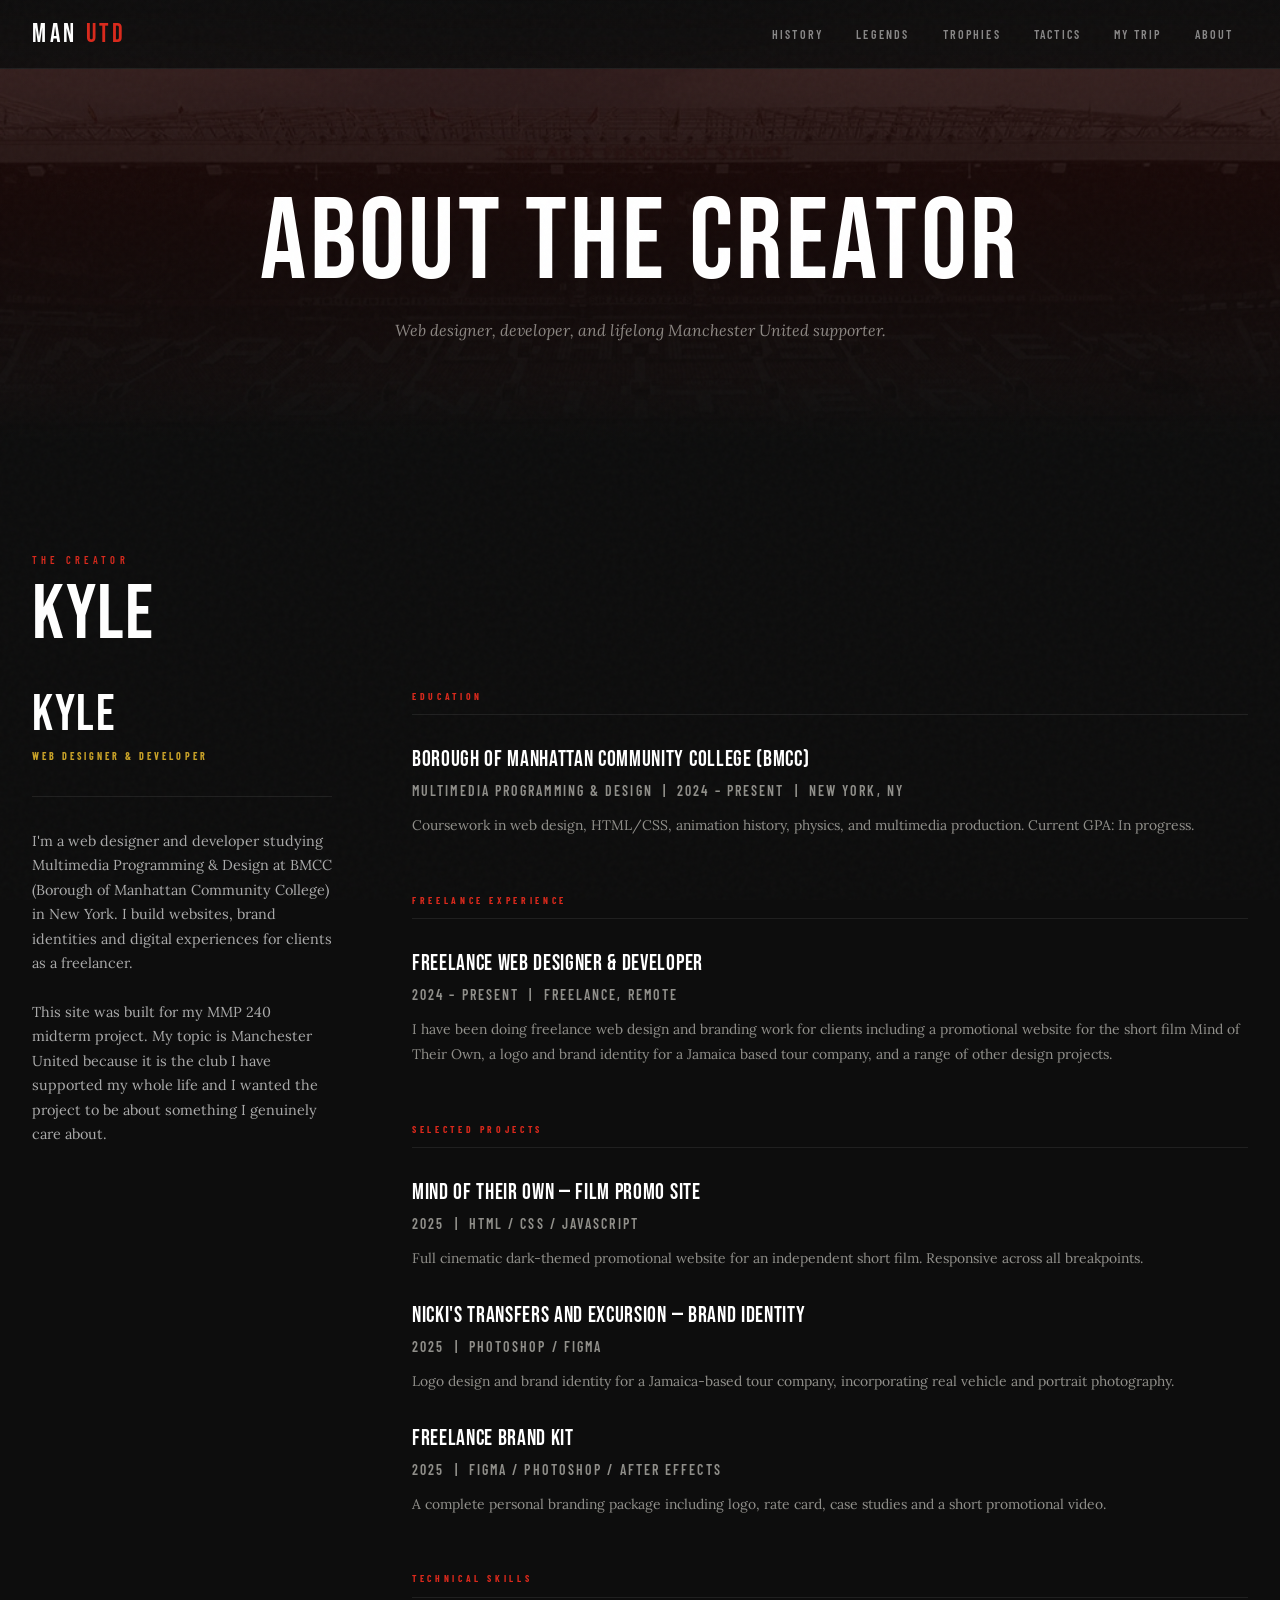
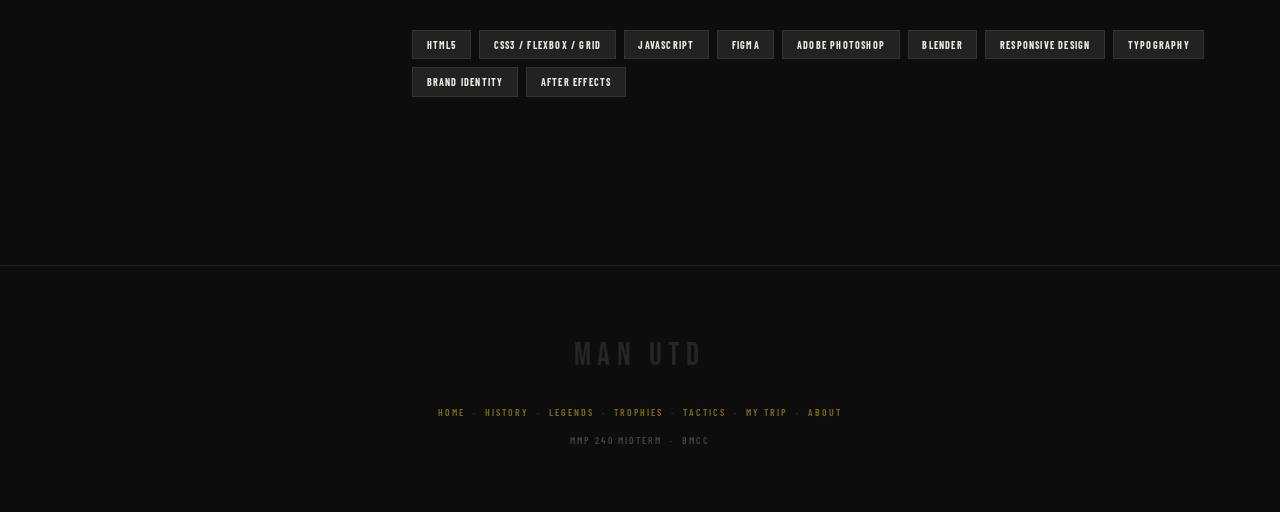
==== commit 9184d3b1: "Add files via upload" ====
--- a/about.html
+++ b/about.html
@@ -13,10 +13,9 @@
 
   <header>
     <div class="nav-inner">
-      <a href="manutd.html" class="nav-logo">MAN <span>UTD</span></a>
+      <a href="index.html" class="nav-logo">MAN <span>UTD</span></a>
       <nav aria-label="Main navigation">
         <ul>
-          <li><a href="manutd.html">Home</a></li>
           <li><a href="history.html">History</a></li>
           <li><a href="legends.html">Legends</a></li>
           <li><a href="trophies.html">Trophies</a></li>
@@ -125,7 +124,7 @@
   <footer>
     <div class="footer-logo">MAN UTD</div>
     <p>
-      <a href="manutd.html">Home</a> &nbsp;&middot;&nbsp;
+      <a href="index.html">Home</a> &nbsp;&middot;&nbsp;
       <a href="history.html">History</a> &nbsp;&middot;&nbsp;
       <a href="legends.html">Legends</a> &nbsp;&middot;&nbsp;
       <a href="trophies.html">Trophies</a> &nbsp;&middot;&nbsp;
@@ -138,20 +137,5 @@
 
 
 </html>
-  <!-- ASSIGNMENTS WIDGET -->
-  <div class="assignments-widget" role="navigation" aria-label="Assignments">
-    <div class="assignments-panel" id="assignments-panel">
-      <h3>Assignments List</h3>
-      <ol>
-        <li><a href="../index.html">Introduction</a></li>
-        <li><a href="../recipe.html">Recipes</a></li>
-        <li><a href="../resume.html">Resume</a></li>
-        <li><a href="../layout.html">Layout</a></li>
-      </ol>
-    </div>
-    <button class="assignments-toggle" aria-label="Toggle assignments" aria-expanded="false">☰</button>
-  </div>
-
-  <script src="js/nav.js"></script>
-</body>
+ 
 </html>
--- a/css/styles3.css
+++ b/css/styles3.css
@@ -67,7 +67,7 @@
   text-transform: uppercase; color: rgba(255,255,255,0.5); padding: 0.4rem 0.85rem;
   border: 1px solid transparent; transition: color 0.25s, border-color 0.25s, background 0.25s;
 }
-nav ul li a:hover { color: var(--gold); border-color: rgba(251,225,34,0.25); background: rgba(251,225,34,0.04); }
+nav ul li a:hover { color: #C9A227; border-color: rgba(201,162,39,0.25); background: rgba(201,162,39,0.04); }
 nav ul li a.active { color: var(--white); border-color: var(--red); background: rgba(218,41,28,0.12); }
 .hamburger { display: none; flex-direction: column; gap: 5px; padding: 0.5rem; }
 .hamburger span { display: block; width: 24px; height: 1.5px; background: var(--white); transition: all 0.3s; }
@@ -98,7 +98,7 @@
 @keyframes fadeUp { from { opacity: 0; transform: translateY(36px); } to { opacity: 1; transform: translateY(0); } }
 .hero-eyebrow {
   font-family: var(--f-sub); font-size: 0.7rem; font-weight: 600;
-  letter-spacing: 0.45em; text-transform: uppercase; color: var(--gold);
+  letter-spacing: 0.45em; text-transform: uppercase; color: #C9A227;
   margin-bottom: 1.5rem; animation: fadeUp 1.2s 0.2s cubic-bezier(0.16,1,0.3,1) both;
 }
 .hero h1 {
@@ -226,7 +226,7 @@
 .card:hover .card-num { color: rgba(218,41,28,0.1); }
 .card h3 { font-family: var(--f-display); font-size: 1.65rem; color: var(--white); letter-spacing: 0.04em; margin-bottom: 0.75rem; }
 .card p { font-size: 0.84rem; color: rgba(240,237,230,0.45); line-height: 1.72; margin-bottom: 1.75rem; }
-.card-link { font-family: var(--f-sub); font-size: 0.68rem; font-weight: 700; letter-spacing: 0.25em; text-transform: uppercase; color: var(--gold); display: inline-flex; align-items: center; gap: 0.5rem; transition: gap 0.3s; }
+.card-link { font-family: var(--f-sub); font-size: 0.68rem; font-weight: 700; letter-spacing: 0.25em; text-transform: uppercase; color: #C9A227; display: inline-flex; align-items: center; gap: 0.5rem; transition: gap 0.3s; }
 .card:hover .card-link { gap: 0.9rem; }
 
 /* ==============================================
@@ -248,7 +248,7 @@
   opacity: 0.35; line-height: 0; position: absolute; top: 1.5rem; left: -1.5rem;
 }
 .quote-strip blockquote p { font-family: var(--f-body); font-style: italic; font-size: clamp(1.3rem, 3vw, 2.1rem); color: var(--cream); line-height: 1.55; margin-bottom: 2rem; }
-.quote-strip cite { font-family: var(--f-sub); font-size: 0.7rem; font-weight: 700; letter-spacing: 0.35em; text-transform: uppercase; color: var(--gold); }
+.quote-strip cite { font-family: var(--f-sub); font-size: 0.7rem; font-weight: 700; letter-spacing: 0.35em; text-transform: uppercase; color: #C9A227; }
 
 /* ==============================================
    TEAM SECTION
@@ -285,7 +285,7 @@
 .timeline-wrap::before { content: ''; position: absolute; left: 0; top: 0.6rem; bottom: 0; width: 1px; background: linear-gradient(180deg, var(--red), transparent); }
 .timeline-item { position: relative; margin-bottom: 5rem; }
 .timeline-item::before { content: ''; position: absolute; left: -3rem; top: 0.55rem; width: 8px; height: 8px; background: var(--gold); border-radius: 50%; box-shadow: 0 0 14px rgba(251,225,34,0.55); }
-.timeline-item .era { font-family: var(--f-sub); font-size: 0.62rem; font-weight: 700; letter-spacing: 0.3em; color: var(--gold); text-transform: uppercase; margin-bottom: 0.5rem; }
+.timeline-item .era { font-family: var(--f-sub); font-size: 0.62rem; font-weight: 700; letter-spacing: 0.3em; color: #C9A227; text-transform: uppercase; margin-bottom: 0.5rem; }
 .timeline-item h3 { font-family: var(--f-display); font-size: clamp(1.8rem, 3.5vw, 2.8rem); color: var(--white); letter-spacing: 0.02em; margin-bottom: 1rem; }
 .timeline-item p { font-size: 0.95rem; color: rgba(240,237,230,0.65); line-height: 1.88; max-width: 660px; }
 
@@ -309,7 +309,7 @@
 .trophy-card { background: var(--charcoal); padding: 2.5rem 1.75rem; text-align: center; transition: background 0.3s; }
 .trophy-card:hover { background: #1e1e1e; }
 .trophy-icon { font-size: 2rem; margin-bottom: 1rem; display: block; }
-.trophy-card h3 { font-family: var(--f-sub); font-size: 0.68rem; font-weight: 700; letter-spacing: 0.2em; color: var(--gold); text-transform: uppercase; margin-bottom: 0.75rem; }
+.trophy-card h3 { font-family: var(--f-sub); font-size: 0.68rem; font-weight: 700; letter-spacing: 0.2em; color: #C9A227; text-transform: uppercase; margin-bottom: 0.75rem; }
 .trophy-count { font-family: var(--f-display); font-size: 4.5rem; color: var(--white); line-height: 1; margin-bottom: 0.75rem; }
 .trophy-card p { font-size: 0.78rem; color: rgba(240,237,230,0.42); line-height: 1.6; }
 
@@ -327,7 +327,7 @@
    ============================================== */
 .tactics-block { margin-bottom: 5rem; position: relative; padding-left: 2rem; }
 .tactics-block::before { content: ''; position: absolute; left: 0; top: 0.35rem; width: 3px; height: 100%; background: linear-gradient(180deg, var(--red), transparent); }
-.era-tag { font-family: var(--f-sub); font-size: 0.62rem; font-weight: 700; letter-spacing: 0.3em; color: var(--gold); text-transform: uppercase; margin-bottom: 0.5rem; }
+.era-tag { font-family: var(--f-sub); font-size: 0.62rem; font-weight: 700; letter-spacing: 0.3em; color: #C9A227; text-transform: uppercase; margin-bottom: 0.5rem; }
 .formation-badge { display: inline-block; font-family: var(--f-display); font-size: 1.6rem; letter-spacing: 0.08em; color: var(--white); background: var(--red); padding: 0.28rem 1rem; margin-bottom: 0.75rem; line-height: 1.3; }
 .tactics-block h3 { font-family: var(--f-display); font-size: clamp(1.8rem, 3.5vw, 2.5rem); color: var(--white); margin-bottom: 1rem; letter-spacing: 0.03em; }
 .tactics-block p { font-size: 0.95rem; color: rgba(240,237,230,0.65); line-height: 1.88; max-width: 680px; }
@@ -338,10 +338,11 @@
 .resume-layout { display: grid; grid-template-columns: 300px 1fr; gap: 5rem; align-items: start; }
 .resume-sidebar { position: sticky; top: 100px; }
 .resume-name { font-family: var(--f-display); font-size: 3.2rem; color: var(--white); letter-spacing: 0.03em; line-height: 0.95; margin-bottom: 0.5rem; }
-.resume-title { font-family: var(--f-sub); font-size: 0.63rem; font-weight: 700; letter-spacing: 0.3em; color: var(--gold); text-transform: uppercase; margin-bottom: 2rem; padding-bottom: 2rem; border-bottom: 1px solid var(--line); }
+.resume-title { font-family: var(--f-sub); font-size: 0.63rem; font-weight: 700; letter-spacing: 0.3em; color: #C9A227; text-transform: uppercase; margin-bottom: 2rem; padding-bottom: 2rem; border-bottom: 1px solid var(--line); }
 .resume-sidebar p { font-size: 0.87rem; color: rgba(240,237,230,0.5); line-height: 1.82; }
 .resume-section { margin-bottom: 3.5rem; }
 .resume-section-label { font-family: var(--f-sub); font-size: 0.6rem; font-weight: 700; letter-spacing: 0.38em; text-transform: uppercase; color: var(--red); padding-bottom: 0.75rem; border-bottom: 1px solid var(--line); margin-bottom: 2rem; }
+.resume-section h3 { font-family: var(--f-sub); font-size: 0.6rem; font-weight: 700; letter-spacing: 0.38em; text-transform: uppercase; color: var(--red); padding-bottom: 0.75rem; border-bottom: 1px solid var(--line); margin-bottom: 2rem; }
 .resume-entry { margin-bottom: 2rem; }
 .resume-entry h4 { font-family: var(--f-display); font-size: 1.4rem; color: var(--white); letter-spacing: 0.03em; margin-bottom: 0.25rem; }
 .resume-meta { font-family: var(--f-sub); font-size: 0.68rem; font-weight: 600; letter-spacing: 0.15em; color: var(--gold-muted); text-transform: uppercase; margin-bottom: 0.6rem; }
@@ -438,7 +439,7 @@
   font-family: var(--f-sub);
   font-size: 0.62rem; font-weight: 700;
   letter-spacing: 0.3em; text-transform: uppercase;
-  color: var(--gold); margin-bottom: 1rem;
+  color: #C9A227; margin-bottom: 1rem;
 }
 .assignments-panel ol {
   list-style: decimal; padding-left: 1.25rem;
@@ -453,7 +454,7 @@
   color: rgba(240,237,230,0.7);
   transition: color 0.2s;
 }
-.assignments-panel ol li a:hover { color: var(--gold); }
+.assignments-panel ol li a:hover { color: #C9A227; }
 
 /* ==============================================
    LEGEND CARD WITH IMAGE
